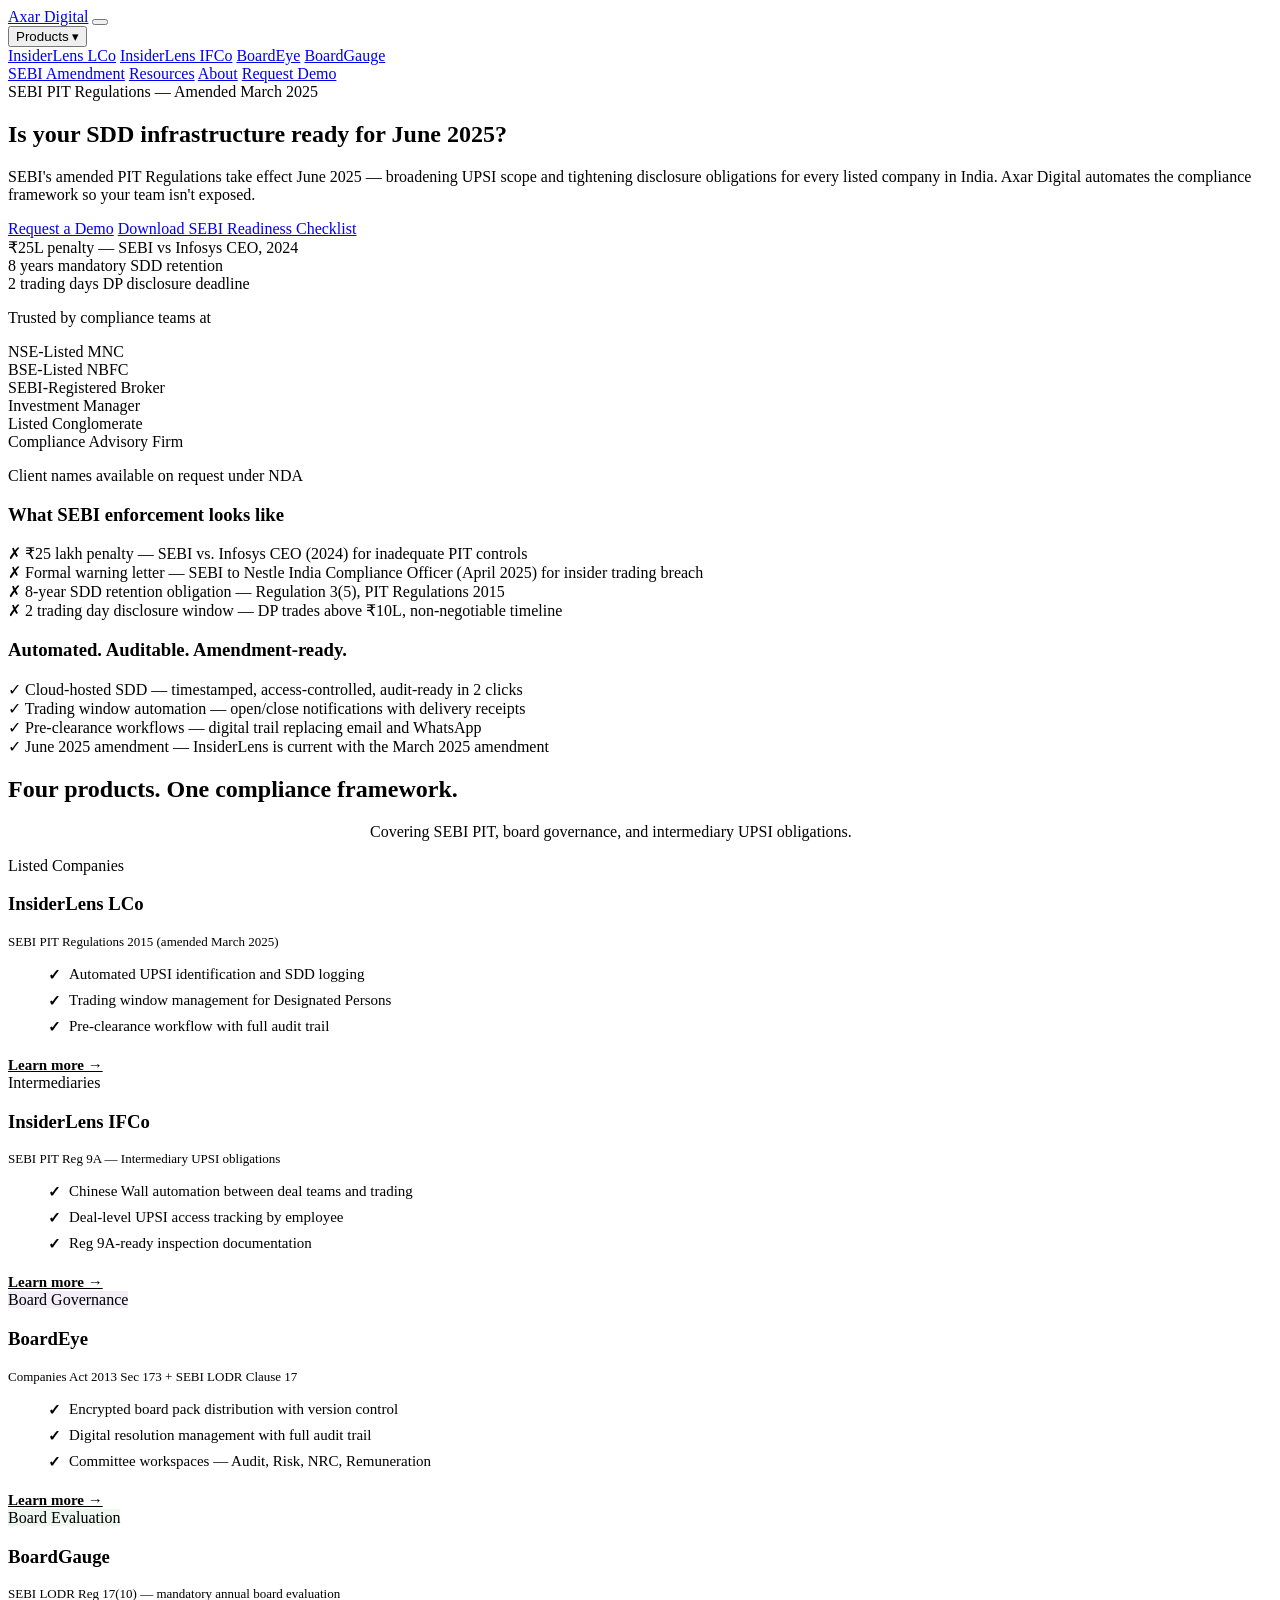
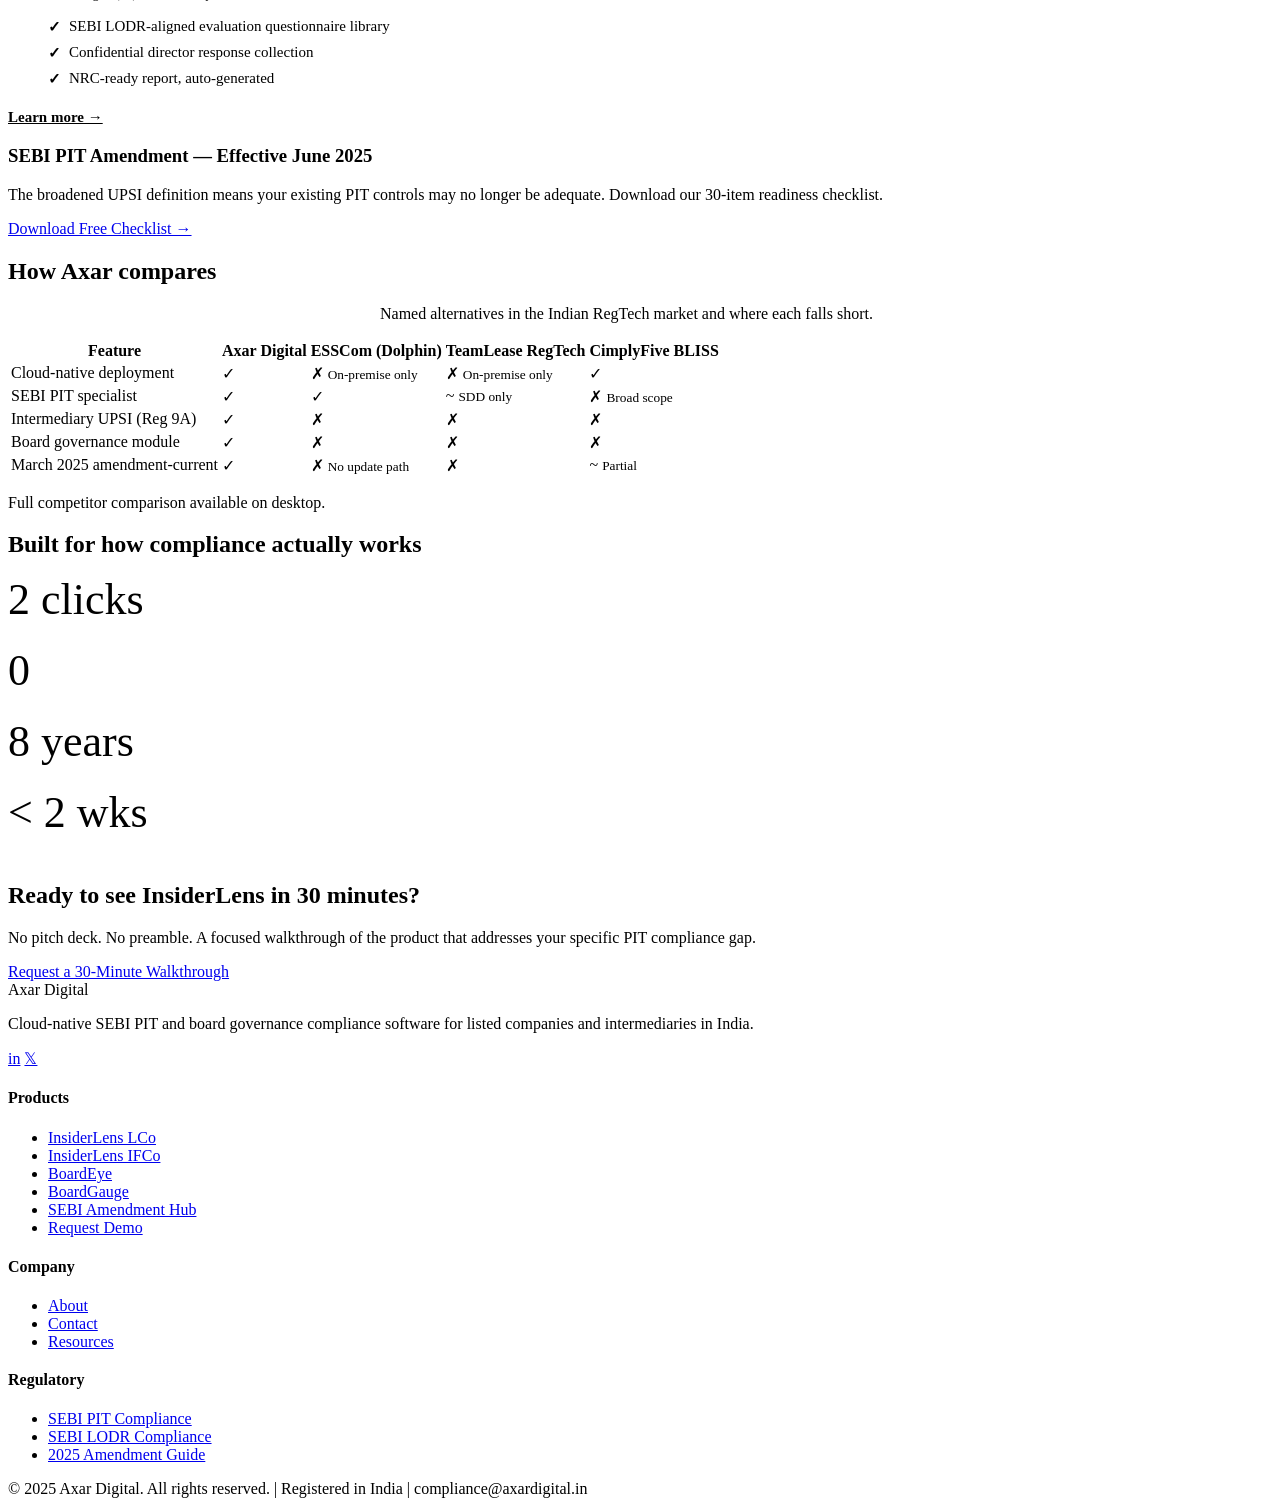
==== index.html @ fefb60ac "Add files via upload" ====
<!DOCTYPE html>
<html lang="en">
<head>
  <meta charset="UTF-8" />
  <meta name="viewport" content="width=device-width, initial-scale=1.0" />
  <title>Axar Digital — SEBI PIT Compliance Software for Listed Companies</title>
  <meta name="description" content="Cloud-native SEBI PIT compliance software. InsiderLens automates UPSI tracking, SDD records, and DP monitoring. Amendment-ready for June 2025." />
  <link rel="stylesheet" href="css/style.css" />
</head>
<body>

<!-- ── NAVIGATION ─────────────────────────────────────────── -->
<nav id="nav">
  <div class="container nav-inner">
    <a href="index.html" class="nav-logo">Axar Digital</a>
    <button class="hamburger" id="hamburger" aria-label="Toggle menu" aria-expanded="false">
      <span></span><span></span><span></span>
    </button>
    <div class="nav-links" id="nav-links">
      <div class="nav-item dropdown">
        <button class="nav-link dropdown-trigger" aria-expanded="false" aria-haspopup="true">Products ▾</button>
        <div class="dropdown-menu">
          <a href="products/insiderlens-lco.html" class="dropdown-item">InsiderLens LCo</a>
          <a href="products/insiderlens-ifco.html" class="dropdown-item">InsiderLens IFCo</a>
          <a href="products/boardeye.html" class="dropdown-item">BoardEye</a>
          <a href="products/boardgauge.html" class="dropdown-item">BoardGauge</a>
        </div>
      </div>
      <a href="sebi-pit-amendment-2025.html" class="nav-link">SEBI Amendment</a>
      <a href="#resources" class="nav-link">Resources</a>
      <a href="#about" class="nav-link">About</a>
      <a href="demo.html" class="btn btn-primary btn-sm">Request Demo</a>
    </div>
  </div>
</nav>
<div class="nav-spacer"></div>

<!-- ── HERO ───────────────────────────────────────────────── -->
<section class="hero">
  <div class="container">
    <div class="hero-inner">
      <span class="label">SEBI PIT Regulations — Amended March 2025</span>
      <h1>Is your SDD infrastructure ready for June 2025?</h1>
      <p>SEBI's amended PIT Regulations take effect June 2025 — broadening UPSI scope and tightening disclosure obligations for every listed company in India. Axar Digital automates the compliance framework so your team isn't exposed.</p>
      <div class="hero-btns">
        <a href="demo.html" class="btn btn-primary">Request a Demo</a>
        <a href="sebi-pit-amendment-2025.html" class="btn btn-outline-white">Download SEBI Readiness Checklist</a>
      </div>
      <div class="hero-stats">
        <div class="stat-pill"><span>₹25L</span> penalty — SEBI vs Infosys CEO, 2024</div>
        <div class="stat-pill"><span>8 years</span> mandatory SDD retention</div>
        <div class="stat-pill"><span>2 trading days</span> DP disclosure deadline</div>
      </div>
    </div>
  </div>
</section>

<!-- ── TRUST RAIL ─────────────────────────────────────────── -->
<section class="trust-rail">
  <div class="container">
    <p class="trust-label">Trusted by compliance teams at</p>
    <div class="trust-logos">
      <div class="logo-placeholder">NSE-Listed MNC</div>
      <div class="logo-placeholder">BSE-Listed NBFC</div>
      <div class="logo-placeholder">SEBI-Registered Broker</div>
      <div class="logo-placeholder">Investment Manager</div>
      <div class="logo-placeholder">Listed Conglomerate</div>
      <div class="logo-placeholder">Compliance Advisory Firm</div>
    </div>
    <p class="trust-note">Client names available on request under NDA</p>
  </div>
</section>

<!-- ── PROBLEM STATEMENT ──────────────────────────────────── -->
<section style="padding:0;">
  <div class="container" style="padding-top:0;padding-bottom:0;">
    <div class="grid-2" style="gap:0;">
      <div class="problem-col problem-col--bad">
        <h3>What SEBI enforcement looks like</h3>
        <div class="problem-item">
          <span class="problem-bullet-bad">✗</span>
          <span>₹25 lakh penalty — SEBI vs. Infosys CEO (2024) for inadequate PIT controls</span>
        </div>
        <div class="problem-item">
          <span class="problem-bullet-bad">✗</span>
          <span>Formal warning letter — SEBI to Nestle India Compliance Officer (April 2025) for insider trading breach</span>
        </div>
        <div class="problem-item">
          <span class="problem-bullet-bad">✗</span>
          <span>8-year SDD retention obligation — Regulation 3(5), PIT Regulations 2015</span>
        </div>
        <div class="problem-item">
          <span class="problem-bullet-bad">✗</span>
          <span>2 trading day disclosure window — DP trades above ₹10L, non-negotiable timeline</span>
        </div>
      </div>
      <div class="problem-col problem-col--good">
        <h3>Automated. Auditable. Amendment-ready.</h3>
        <div class="problem-item">
          <span class="problem-bullet-good">✓</span>
          <span>Cloud-hosted SDD — timestamped, access-controlled, audit-ready in 2 clicks</span>
        </div>
        <div class="problem-item">
          <span class="problem-bullet-good">✓</span>
          <span>Trading window automation — open/close notifications with delivery receipts</span>
        </div>
        <div class="problem-item">
          <span class="problem-bullet-good">✓</span>
          <span>Pre-clearance workflows — digital trail replacing email and WhatsApp</span>
        </div>
        <div class="problem-item">
          <span class="problem-bullet-good">✓</span>
          <span>June 2025 amendment — InsiderLens is current with the March 2025 amendment</span>
        </div>
      </div>
    </div>
  </div>
</section>

<!-- ── PRODUCT CARDS ──────────────────────────────────────── -->
<section class="section section--light">
  <div class="container">
    <div class="text-center mb-32">
      <h2>Four products. One compliance framework.</h2>
      <p class="mt-8" style="max-width:540px;margin-left:auto;margin-right:auto;">Covering SEBI PIT, board governance, and intermediary UPSI obligations.</p>
    </div>
    <div class="grid-2">

      <!-- InsiderLens LCo -->
      <div class="card card--accent-navy">
        <div class="flex-row mb-16">
          <span class="tag tag-amber">Listed Companies</span>
        </div>
        <h3>InsiderLens LCo</h3>
        <p style="font-size:0.8125rem;color:var(--grey);margin:4px 0 16px;">SEBI PIT Regulations 2015 (amended March 2025)</p>
        <ul style="display:flex;flex-direction:column;gap:8px;margin-bottom:20px;">
          <li style="display:flex;align-items:flex-start;gap:8px;font-size:0.9375rem;"><span style="color:var(--green);font-weight:700;flex-shrink:0;">✓</span>Automated UPSI identification and SDD logging</li>
          <li style="display:flex;align-items:flex-start;gap:8px;font-size:0.9375rem;"><span style="color:var(--green);font-weight:700;flex-shrink:0;">✓</span>Trading window management for Designated Persons</li>
          <li style="display:flex;align-items:flex-start;gap:8px;font-size:0.9375rem;"><span style="color:var(--green);font-weight:700;flex-shrink:0;">✓</span>Pre-clearance workflow with full audit trail</li>
        </ul>
        <a href="products/insiderlens-lco.html" style="color:var(--amber);font-weight:600;font-size:0.9375rem;">Learn more →</a>
      </div>

      <!-- InsiderLens IFCo -->
      <div class="card card--accent-teal">
        <div class="flex-row mb-16">
          <span class="tag tag-navy" style="border-color:var(--teal);color:var(--teal);">Intermediaries</span>
        </div>
        <h3>InsiderLens IFCo</h3>
        <p style="font-size:0.8125rem;color:var(--grey);margin:4px 0 16px;">SEBI PIT Reg 9A — Intermediary UPSI obligations</p>
        <ul style="display:flex;flex-direction:column;gap:8px;margin-bottom:20px;">
          <li style="display:flex;align-items:flex-start;gap:8px;font-size:0.9375rem;"><span style="color:var(--green);font-weight:700;flex-shrink:0;">✓</span>Chinese Wall automation between deal teams and trading</li>
          <li style="display:flex;align-items:flex-start;gap:8px;font-size:0.9375rem;"><span style="color:var(--green);font-weight:700;flex-shrink:0;">✓</span>Deal-level UPSI access tracking by employee</li>
          <li style="display:flex;align-items:flex-start;gap:8px;font-size:0.9375rem;"><span style="color:var(--green);font-weight:700;flex-shrink:0;">✓</span>Reg 9A-ready inspection documentation</li>
        </ul>
        <a href="products/insiderlens-ifco.html" style="color:var(--teal);font-weight:600;font-size:0.9375rem;">Learn more →</a>
      </div>

      <!-- BoardEye -->
      <div class="card card--accent-purple">
        <div class="flex-row mb-16">
          <span class="tag" style="background:#F3EEF8;color:var(--purple);border:1px solid var(--purple);">Board Governance</span>
        </div>
        <h3>BoardEye</h3>
        <p style="font-size:0.8125rem;color:var(--grey);margin:4px 0 16px;">Companies Act 2013 Sec 173 + SEBI LODR Clause 17</p>
        <ul style="display:flex;flex-direction:column;gap:8px;margin-bottom:20px;">
          <li style="display:flex;align-items:flex-start;gap:8px;font-size:0.9375rem;"><span style="color:var(--green);font-weight:700;flex-shrink:0;">✓</span>Encrypted board pack distribution with version control</li>
          <li style="display:flex;align-items:flex-start;gap:8px;font-size:0.9375rem;"><span style="color:var(--green);font-weight:700;flex-shrink:0;">✓</span>Digital resolution management with full audit trail</li>
          <li style="display:flex;align-items:flex-start;gap:8px;font-size:0.9375rem;"><span style="color:var(--green);font-weight:700;flex-shrink:0;">✓</span>Committee workspaces — Audit, Risk, NRC, Remuneration</li>
        </ul>
        <a href="products/boardeye.html" style="color:var(--purple);font-weight:600;font-size:0.9375rem;">Learn more →</a>
      </div>

      <!-- BoardGauge -->
      <div class="card card--accent-forest">
        <div class="flex-row mb-16">
          <span class="tag" style="background:#EEF6F0;color:var(--forest);border:1px solid var(--forest);">Board Evaluation</span>
        </div>
        <h3>BoardGauge</h3>
        <p style="font-size:0.8125rem;color:var(--grey);margin:4px 0 16px;">SEBI LODR Reg 17(10) — mandatory annual board evaluation</p>
        <ul style="display:flex;flex-direction:column;gap:8px;margin-bottom:20px;">
          <li style="display:flex;align-items:flex-start;gap:8px;font-size:0.9375rem;"><span style="color:var(--green);font-weight:700;flex-shrink:0;">✓</span>SEBI LODR-aligned evaluation questionnaire library</li>
          <li style="display:flex;align-items:flex-start;gap:8px;font-size:0.9375rem;"><span style="color:var(--green);font-weight:700;flex-shrink:0;">✓</span>Confidential director response collection</li>
          <li style="display:flex;align-items:flex-start;gap:8px;font-size:0.9375rem;"><span style="color:var(--green);font-weight:700;flex-shrink:0;">✓</span>NRC-ready report, auto-generated</li>
        </ul>
        <a href="products/boardgauge.html" style="color:var(--forest);font-weight:600;font-size:0.9375rem;">Learn more →</a>
      </div>

    </div>
  </div>
</section>

<!-- ── SEBI AMENDMENT BANNER ──────────────────────────────── -->
<section class="amendment-banner">
  <div class="container">
    <div class="banner-inner">
      <div class="banner-text">
        <h3>SEBI PIT Amendment — Effective June 2025</h3>
        <p>The broadened UPSI definition means your existing PIT controls may no longer be adequate. Download our 30-item readiness checklist.</p>
      </div>
      <a href="sebi-pit-amendment-2025.html" class="btn btn-outline-white" style="flex-shrink:0;">Download Free Checklist →</a>
    </div>
  </div>
</section>

<!-- ── COMPETITOR COMPARISON ──────────────────────────────── -->
<section class="section section--white">
  <div class="container">
    <div class="text-center mb-32">
      <h2>How Axar compares</h2>
      <p class="mt-8" style="max-width:520px;margin-left:auto;margin-right:auto;">Named alternatives in the Indian RegTech market and where each falls short.</p>
    </div>
    <div style="overflow-x:auto;">
      <table class="comparison-table">
        <thead>
          <tr>
            <th>Feature</th>
            <th>Axar Digital</th>
            <th class="mobile-hidden">ESSCom (Dolphin)</th>
            <th class="mobile-hidden">TeamLease RegTech</th>
            <th class="mobile-hidden">CimplyFive BLISS</th>
          </tr>
        </thead>
        <tbody>
          <tr>
            <td>Cloud-native deployment</td>
            <td><span class="check-badge badge-yes">✓</span></td>
            <td class="mobile-hidden"><span class="check-badge badge-no">✗</span> <small style="color:var(--grey);">On-premise only</small></td>
            <td class="mobile-hidden"><span class="check-badge badge-no">✗</span> <small style="color:var(--grey);">On-premise only</small></td>
            <td class="mobile-hidden"><span class="check-badge badge-yes">✓</span></td>
          </tr>
          <tr>
            <td>SEBI PIT specialist</td>
            <td><span class="check-badge badge-yes">✓</span></td>
            <td class="mobile-hidden"><span class="check-badge badge-yes">✓</span></td>
            <td class="mobile-hidden"><span class="check-badge badge-part" title="SDD only">~</span> <small style="color:var(--grey);">SDD only</small></td>
            <td class="mobile-hidden"><span class="check-badge badge-no">✗</span> <small style="color:var(--grey);">Broad scope</small></td>
          </tr>
          <tr>
            <td>Intermediary UPSI (Reg 9A)</td>
            <td><span class="check-badge badge-yes">✓</span></td>
            <td class="mobile-hidden"><span class="check-badge badge-no">✗</span></td>
            <td class="mobile-hidden"><span class="check-badge badge-no">✗</span></td>
            <td class="mobile-hidden"><span class="check-badge badge-no">✗</span></td>
          </tr>
          <tr>
            <td>Board governance module</td>
            <td><span class="check-badge badge-yes">✓</span></td>
            <td class="mobile-hidden"><span class="check-badge badge-no">✗</span></td>
            <td class="mobile-hidden"><span class="check-badge badge-no">✗</span></td>
            <td class="mobile-hidden"><span class="check-badge badge-no">✗</span></td>
          </tr>
          <tr>
            <td>March 2025 amendment-current</td>
            <td><span class="check-badge badge-yes">✓</span></td>
            <td class="mobile-hidden"><span class="check-badge badge-no">✗</span> <small style="color:var(--grey);">No update path</small></td>
            <td class="mobile-hidden"><span class="check-badge badge-no">✗</span></td>
            <td class="mobile-hidden"><span class="check-badge badge-part" title="Partial">~</span> <small style="color:var(--grey);">Partial</small></td>
          </tr>
        </tbody>
      </table>
    </div>
    <p class="comparison-table-note">Full competitor comparison available on desktop.</p>
  </div>
</section>

<!-- ── OUTCOMES / STATS ────────────────────────────────────── -->
<section class="section section--navy">
  <div class="container">
    <h2 class="text-center text-white mb-32">Built for how compliance actually works</h2>
    <div class="grid-4">
      <div class="card--navy-dark">
        <div style="font-family:'DM Serif Display',serif;font-size:2.75rem;color:var(--amber);line-height:1;margin-bottom:10px;">2 clicks</div>
        <p style="color:rgba(255,255,255,0.75);font-size:0.9rem;margin:0;">to produce an audit-ready SDD report</p>
      </div>
      <div class="card--navy-dark">
        <div style="font-family:'DM Serif Display',serif;font-size:2.75rem;color:var(--amber);line-height:1;margin-bottom:10px;">0</div>
        <p style="color:rgba(255,255,255,0.75);font-size:0.9rem;margin:0;">missed ₹10L disclosure deadlines with automated alerts</p>
      </div>
      <div class="card--navy-dark">
        <div style="font-family:'DM Serif Display',serif;font-size:2.75rem;color:var(--amber);line-height:1;margin-bottom:10px;">8 years</div>
        <p style="color:rgba(255,255,255,0.75);font-size:0.9rem;margin:0;">SDD retention, automated and tamper-evident</p>
      </div>
      <div class="card--navy-dark">
        <div style="font-family:'DM Serif Display',serif;font-size:2.75rem;color:var(--amber);line-height:1;margin-bottom:10px;">&lt; 2 wks</div>
        <p style="color:rgba(255,255,255,0.75);font-size:0.9rem;margin:0;">typical onboarding — no IT infrastructure required</p>
      </div>
    </div>
  </div>
</section>

<!-- ── FOOTER CTA ──────────────────────────────────────────── -->
<section class="footer-cta">
  <div class="container">
    <h2>Ready to see InsiderLens in 30 minutes?</h2>
    <p>No pitch deck. No preamble. A focused walkthrough of the product that addresses your specific PIT compliance gap.</p>
    <a href="demo.html" class="btn btn-white btn-lg">Request a 30-Minute Walkthrough</a>
  </div>
</section>

<!-- ── FOOTER ──────────────────────────────────────────────── -->
<footer class="footer" id="about">
  <div class="container footer-grid">
    <div class="footer-col">
      <div class="footer-logo">Axar Digital</div>
      <p class="footer-tagline">Cloud-native SEBI PIT and board governance compliance software for listed companies and intermediaries in India.</p>
      <div class="footer-social">
        <a href="#" aria-label="LinkedIn">in</a>
        <a href="#" aria-label="Twitter">𝕏</a>
      </div>
    </div>
    <div class="footer-col">
      <h4>Products</h4>
      <ul>
        <li><a href="products/insiderlens-lco.html">InsiderLens LCo</a></li>
        <li><a href="products/insiderlens-ifco.html">InsiderLens IFCo</a></li>
        <li><a href="products/boardeye.html">BoardEye</a></li>
        <li><a href="products/boardgauge.html">BoardGauge</a></li>
        <li><a href="sebi-pit-amendment-2025.html">SEBI Amendment Hub</a></li>
        <li><a href="demo.html">Request Demo</a></li>
      </ul>
    </div>
    <div class="footer-col" id="resources">
      <h4>Company</h4>
      <ul>
        <li><a href="#">About</a></li>
        <li><a href="#">Contact</a></li>
        <li><a href="#">Resources</a></li>
      </ul>
      <h4 style="margin-top:20px;">Regulatory</h4>
      <ul>
        <li><a href="products/insiderlens-lco.html">SEBI PIT Compliance</a></li>
        <li><a href="products/boardeye.html">SEBI LODR Compliance</a></li>
        <li><a href="sebi-pit-amendment-2025.html">2025 Amendment Guide</a></li>
      </ul>
    </div>
  </div>
  <div class="footer-bottom">
    <div class="container">© 2025 Axar Digital. All rights reserved. | Registered in India | compliance@axardigital.in</div>
  </div>
</footer>

<script src="js/main.js"></script>
</body>
</html>
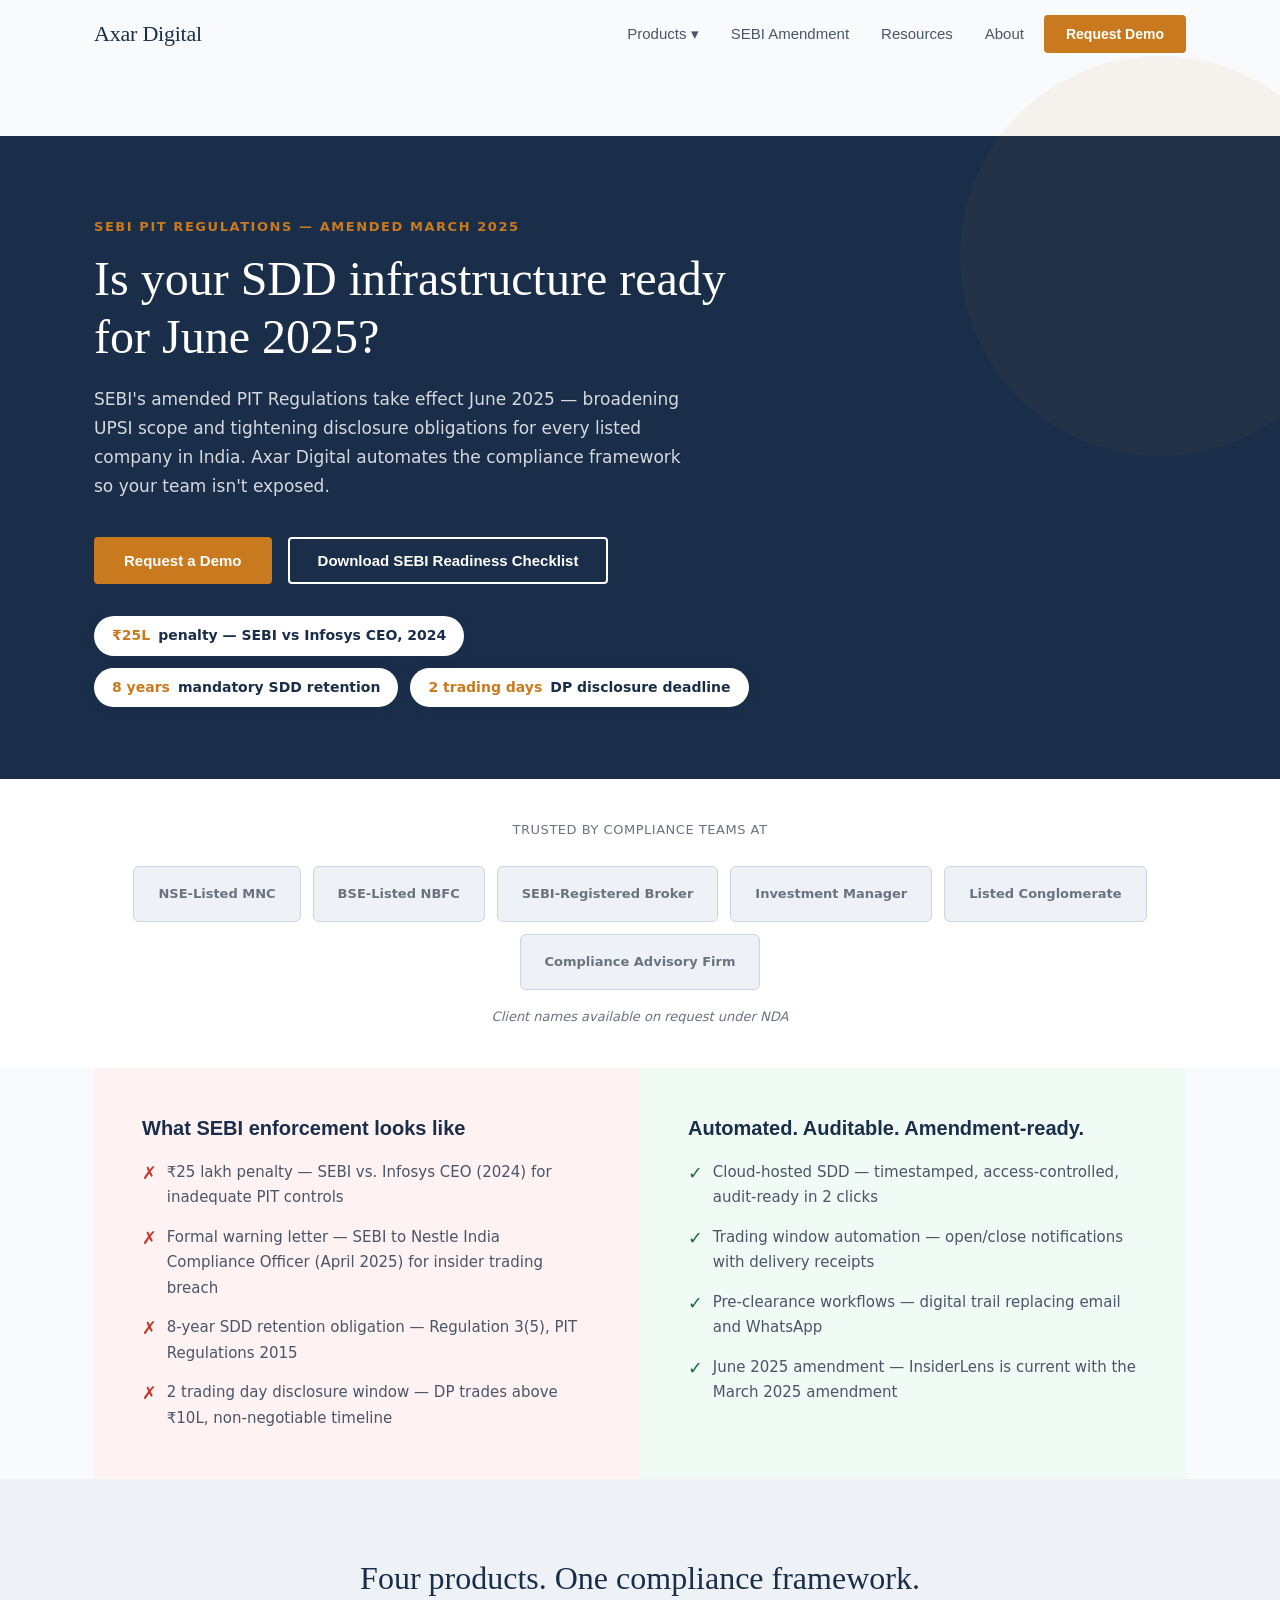
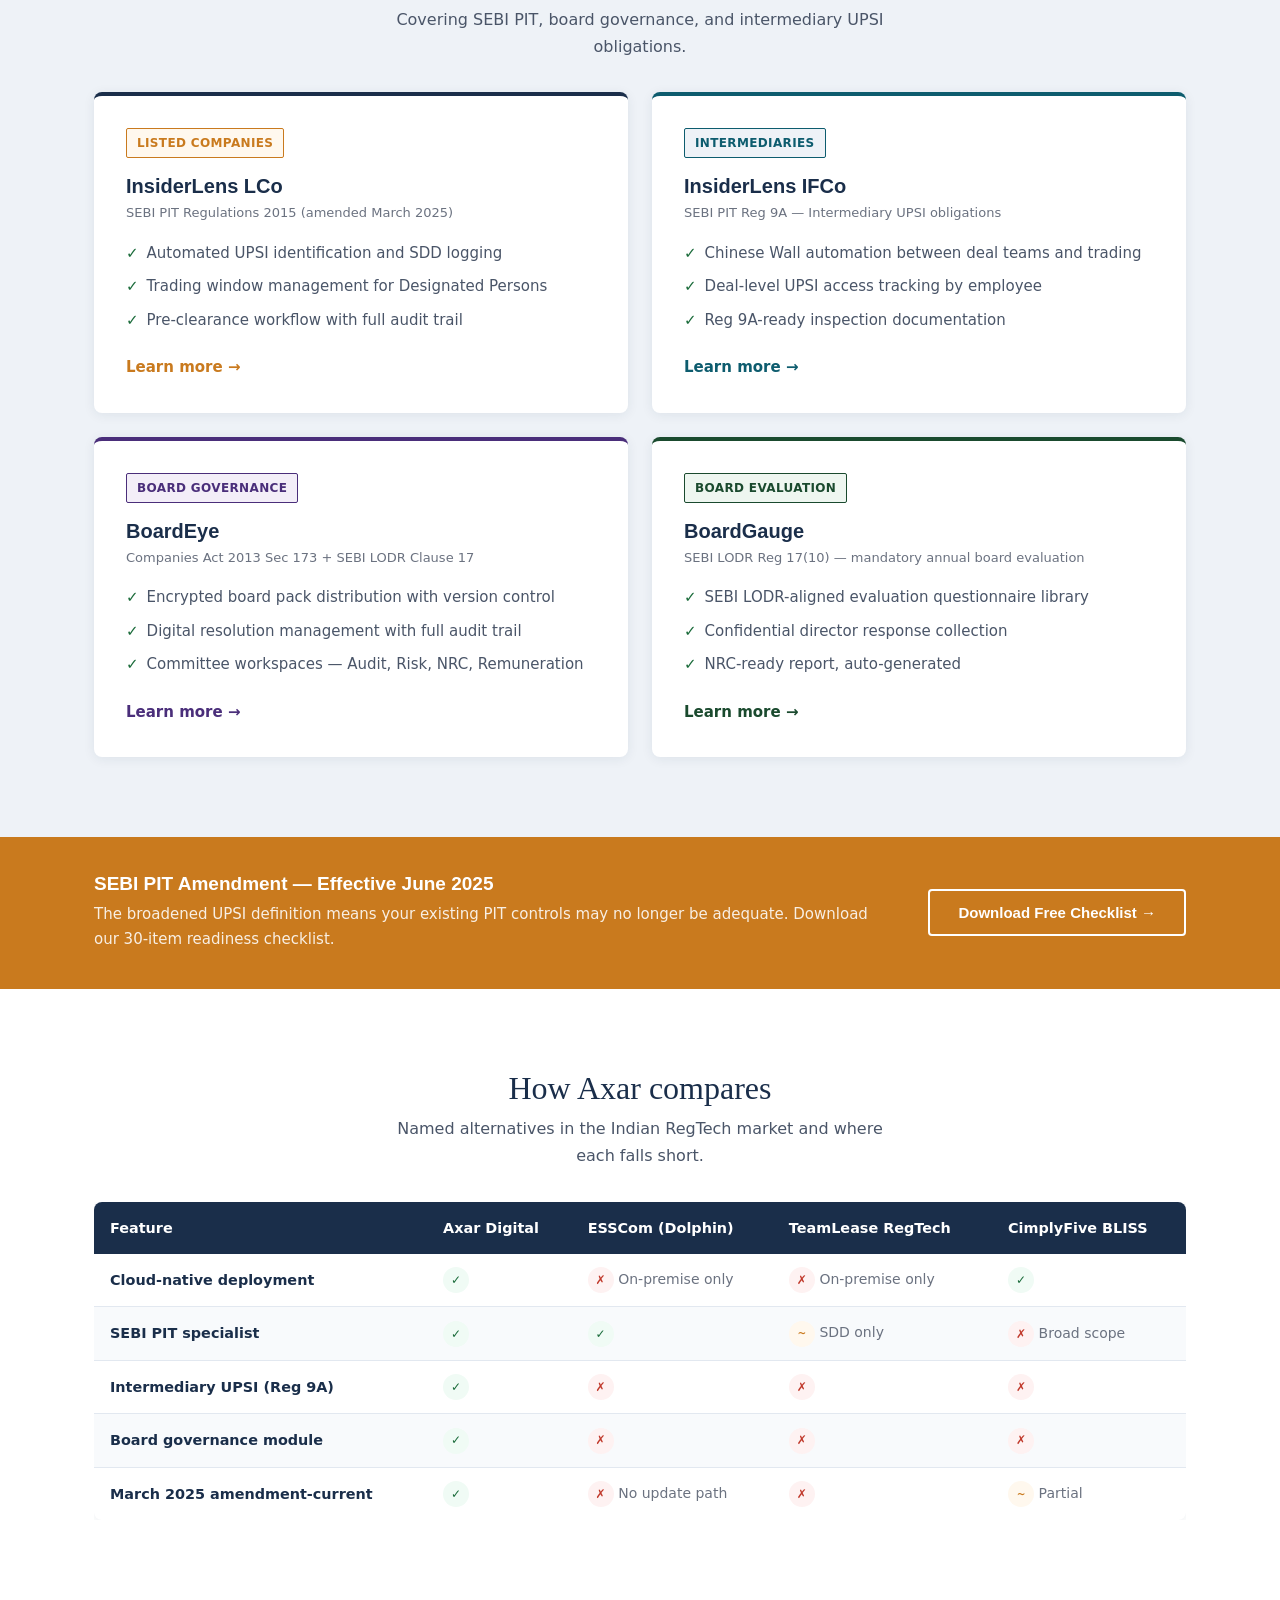
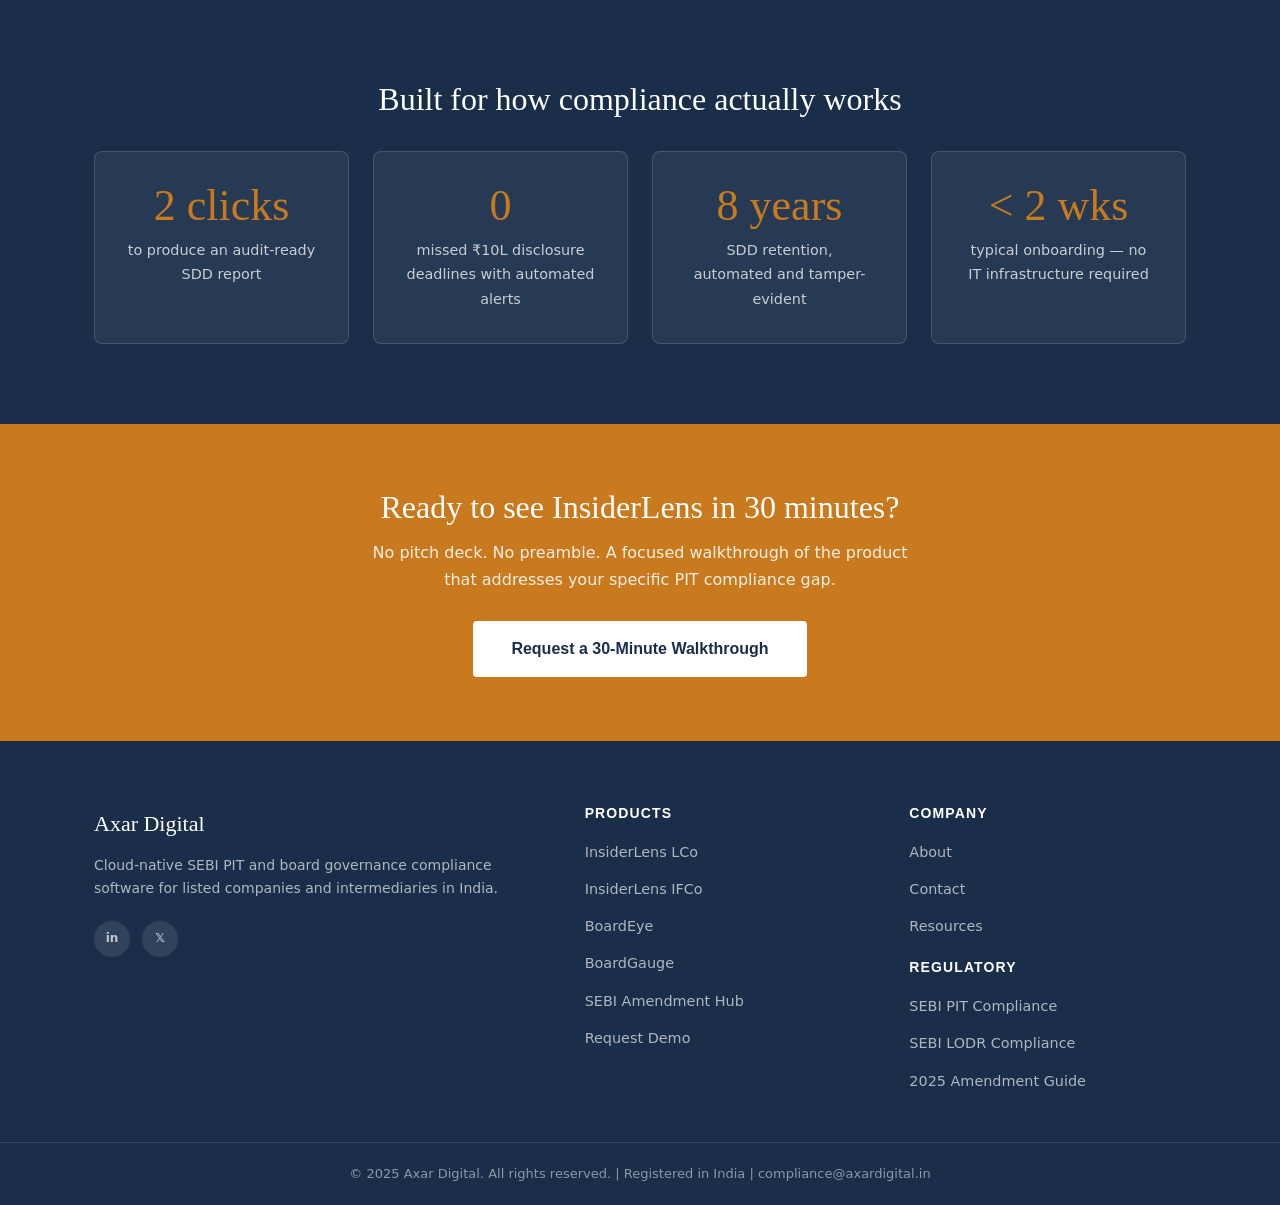
==== commit 712cfbb0: "Add favicon link to index.html" ====
--- a/index.html
+++ b/index.html
@@ -6,7 +6,8 @@
   <title>Axar Digital — SEBI PIT Compliance Software for Listed Companies</title>
   <meta name="description" content="Cloud-native SEBI PIT compliance software. InsiderLens automates UPSI tracking, SDD records, and DP monitoring. Amendment-ready for June 2025." />
   <link rel="stylesheet" href="css/style.css" />
-</head>
+  <link rel="icon" type="image/x-icon" href="favicon.ico" />
+  </head>
 <body>
 
 <!-- ── NAVIGATION ─────────────────────────────────────────── -->
--- a/css/style.css
+++ b/css/style.css
@@ -0,0 +1,577 @@
+/* ============================================================
+   AXAR DIGITAL — STYLESHEET
+   Design system: Navy / Amber / Slate
+   ============================================================ */
+
+/* 1. RESET
+   ============================================================ */
+*, *::before, *::after { box-sizing: border-box; margin: 0; padding: 0; }
+html { scroll-behavior: smooth; -webkit-text-size-adjust: 100%; }
+img, svg { display: block; max-width: 100%; }
+button { cursor: pointer; border: none; background: none; font-family: inherit; }
+a { text-decoration: none; color: inherit; }
+ul, ol { list-style: none; }
+input, select, textarea { font-family: inherit; }
+
+/* 2. CUSTOM PROPERTIES
+   ============================================================ */
+:root {
+  --navy:      #1A2E4A;
+  --amber:     #C97A1E;
+  --amber-dark:#A8651A;
+  --slate:     #4A5568;
+  --light:     #EEF2F7;
+  --off-white: #F8FAFC;
+  --white:     #FFFFFF;
+  --red:       #C0392B;
+  --green:     #1A6B3A;
+  --grey:      #6B7280;
+  --amber-bg:  #FFF8EE;
+  --red-bg:    #FEF2F2;
+  --green-bg:  #F0FBF5;
+  --teal:      #0D5C6E;
+  --purple:    #4A2E7A;
+  --forest:    #1A4A2E;
+
+  --shadow-card: 0 2px 12px rgba(26,46,74,0.08);
+  --shadow-nav:  0 2px 16px rgba(26,46,74,0.12);
+
+  --radius-card: 8px;
+  --radius-btn:  4px;
+  --radius-tag:  2px;
+
+  --section-py:   80px;
+  --container-w:  1140px;
+  --container-px: 24px;
+  --gap-card:     24px;
+}
+
+/* 3. BASE TYPOGRAPHY
+   ============================================================ */
+@import url('https://fonts.googleapis.com/css2?family=DM+Serif+Display&family=DM+Sans:wght@400;500;600;700&display=swap');
+
+html { font-size: 16px; }
+body {
+  font-family: 'DM Sans', system-ui, sans-serif;
+  font-size: 1rem;
+  line-height: 1.7;
+  color: var(--slate);
+  background: var(--off-white);
+  -webkit-font-smoothing: antialiased;
+}
+
+h1, h2, h3, h4 { line-height: 1.2; color: var(--navy); }
+h1 { font-family: 'DM Serif Display', Georgia, serif; font-size: clamp(2rem, 5vw, 3rem); font-weight: 400; }
+h2 { font-family: 'DM Serif Display', Georgia, serif; font-size: clamp(1.5rem, 3.5vw, 2rem); font-weight: 400; }
+h3 { font-family: 'DM Sans', sans-serif; font-size: 1.25rem; font-weight: 700; }
+h4 { font-family: 'DM Sans', sans-serif; font-size: 1rem; font-weight: 700; }
+p  { margin-bottom: 0.75rem; }
+p:last-child { margin-bottom: 0; }
+strong { font-weight: 700; color: var(--navy); }
+small, .text-sm { font-size: 0.875rem; color: var(--grey); }
+
+/* 4. LAYOUT UTILITIES
+   ============================================================ */
+.container {
+  max-width: var(--container-w);
+  margin-left: auto;
+  margin-right: auto;
+  padding-left: var(--container-px);
+  padding-right: var(--container-px);
+}
+
+.section { padding: var(--section-py) 0; }
+.section--light  { background: var(--light); }
+.section--navy   { background: var(--navy); }
+.section--white  { background: var(--white); }
+.section--amber  { background: var(--amber); }
+
+.grid-2  { display: grid; grid-template-columns: 1fr 1fr; gap: var(--gap-card); }
+.grid-3  { display: grid; grid-template-columns: repeat(3, 1fr); gap: var(--gap-card); }
+.grid-4  { display: grid; grid-template-columns: repeat(4, 1fr); gap: var(--gap-card); }
+.flex-row { display: flex; align-items: center; gap: 16px; }
+.flex-col { display: flex; flex-direction: column; gap: 16px; }
+.flex-center { display: flex; align-items: center; justify-content: center; }
+.text-center { text-align: center; }
+.text-white  { color: var(--white); }
+.text-amber  { color: var(--amber); }
+.text-navy   { color: var(--navy); }
+.text-grey   { color: var(--grey); }
+.mt-8  { margin-top: 8px; }
+.mt-16 { margin-top: 16px; }
+.mt-24 { margin-top: 24px; }
+.mt-32 { margin-top: 32px; }
+.mt-48 { margin-top: 48px; }
+.mb-8  { margin-bottom: 8px; }
+.mb-16 { margin-bottom: 16px; }
+.mb-24 { margin-bottom: 24px; }
+.mb-32 { margin-bottom: 32px; }
+.mb-48 { margin-bottom: 48px; }
+
+/* 5. COMPONENTS
+   ============================================================ */
+
+/* Buttons */
+.btn {
+  display: inline-flex; align-items: center; justify-content: center;
+  padding: 14px 28px; font-family: 'DM Sans', sans-serif;
+  font-size: 0.9375rem; font-weight: 600; border-radius: var(--radius-btn);
+  transition: background 0.2s, color 0.2s, border-color 0.2s;
+  white-space: nowrap; line-height: 1;
+}
+.btn-primary { background: var(--amber); color: var(--white); border: 2px solid var(--amber); }
+.btn-primary:hover { background: var(--amber-dark); border-color: var(--amber-dark); }
+.btn-secondary { background: transparent; color: var(--navy); border: 2px solid var(--navy); }
+.btn-secondary:hover { background: var(--navy); color: var(--white); }
+.btn-outline-white { background: transparent; color: var(--white); border: 2px solid var(--white); }
+.btn-outline-white:hover { background: var(--white); color: var(--navy); }
+.btn-white { background: var(--white); color: var(--navy); border: 2px solid var(--white); }
+.btn-white:hover { background: var(--off-white); }
+.btn-sm { padding: 10px 20px; font-size: 0.875rem; }
+.btn-lg { padding: 18px 36px; font-size: 1rem; }
+.btn-full { width: 100%; }
+
+/* Tags */
+.tag {
+  display: inline-block; padding: 4px 10px;
+  font-size: 0.75rem; font-weight: 600; letter-spacing: 0.03em;
+  border-radius: var(--radius-tag); text-transform: uppercase;
+}
+.tag-amber { background: var(--amber-bg); color: var(--amber); border: 1px solid var(--amber); }
+.tag-navy  { background: var(--light); color: var(--navy); border: 1px solid var(--navy); }
+.tag-red   { background: var(--red-bg); color: var(--red); }
+.tag-green { background: var(--green-bg); color: var(--green); }
+
+/* Label (small uppercase above headings) */
+.label {
+  display: block; font-size: 0.8125rem; font-weight: 600;
+  letter-spacing: 0.12em; text-transform: uppercase; color: var(--amber);
+  margin-bottom: 12px;
+}
+.label--white { color: rgba(255,255,255,0.7); }
+
+/* Cards */
+.card {
+  background: var(--white); border-radius: var(--radius-card);
+  box-shadow: var(--shadow-card); padding: 32px; overflow: hidden;
+  transition: box-shadow 0.2s;
+}
+.card:hover { box-shadow: 0 4px 24px rgba(26,46,74,0.13); }
+.card--accent-top { border-top: 4px solid var(--navy); }
+.card--accent-navy   { border-top: 4px solid var(--navy); }
+.card--accent-teal   { border-top: 4px solid var(--teal); }
+.card--accent-purple { border-top: 4px solid var(--purple); }
+.card--accent-forest { border-top: 4px solid var(--forest); }
+.card--accent-amber  { border-left: 4px solid var(--amber); border-radius: 0 var(--radius-card) var(--radius-card) 0; }
+.card--light { background: var(--light); box-shadow: none; }
+.card--navy-dark { background: rgba(255,255,255,0.06); border: 1px solid rgba(255,255,255,0.14); border-radius: var(--radius-card); padding: 32px; text-align: center; }
+
+/* Feature card */
+.feature-card {
+  background: var(--white); border-left: 4px solid var(--amber);
+  border-radius: 0 var(--radius-card) var(--radius-card) 0;
+  padding: 24px 24px 24px 28px; box-shadow: var(--shadow-card);
+}
+.feature-card h3 { font-size: 1rem; margin-bottom: 6px; }
+.feature-card p  { font-size: 0.9375rem; margin: 0; }
+
+/* Stat bar */
+.stat-bar {
+  background: var(--navy); padding: 32px 0;
+}
+.stat-bar .stat-item {
+  text-align: center; padding: 0 24px;
+  border-right: 1px solid rgba(255,255,255,0.15);
+}
+.stat-bar .stat-item:last-child { border-right: none; }
+.stat-bar .stat-num {
+  font-family: 'DM Serif Display', serif; font-size: 2rem;
+  color: var(--amber); display: block; line-height: 1;
+}
+.stat-bar .stat-label { color: rgba(255,255,255,0.75); font-size: 0.875rem; margin-top: 6px; }
+.stat-bar-grid { display: grid; grid-template-columns: repeat(3, 1fr); }
+
+/* Outcome rows */
+.outcome-list { display: flex; flex-direction: column; gap: 12px; }
+.outcome-item {
+  display: flex; align-items: flex-start; gap: 12px;
+  background: var(--green-bg); border-left: 4px solid var(--green);
+  padding: 14px 20px; border-radius: 0 var(--radius-card) var(--radius-card) 0;
+  font-size: 0.9375rem;
+}
+.outcome-icon {
+  flex-shrink: 0; width: 22px; height: 22px; background: var(--green);
+  border-radius: 50%; display: flex; align-items: center; justify-content: center;
+  color: white; font-size: 12px; font-weight: 700; margin-top: 1px;
+}
+
+/* Competitor callout band */
+.callout-band {
+  padding: 32px; border-radius: var(--radius-card); margin: 40px 0;
+}
+.callout-band--amber { background: var(--amber-bg); border-left: 4px solid var(--amber); }
+.callout-band--red   { background: var(--red-bg); border-left: 4px solid var(--red); }
+.callout-band--navy  { background: var(--light); border-left: 4px solid var(--navy); }
+.callout-band--teal  { background: #EEF7FA; border-left: 4px solid var(--teal); }
+.callout-band--purple { background: #F3EEF8; border-left: 4px solid var(--purple); }
+.callout-band--forest { background: #EEF6F0; border-left: 4px solid var(--forest); }
+.callout-band strong { color: var(--navy); }
+
+/* Comparison table */
+.comparison-table { width: 100%; border-collapse: collapse; border-radius: var(--radius-card); overflow: hidden; box-shadow: var(--shadow-card); }
+.comparison-table th {
+  background: var(--navy); color: var(--white); padding: 14px 16px;
+  font-size: 0.9rem; font-weight: 600; text-align: left;
+}
+.comparison-table td {
+  padding: 13px 16px; font-size: 0.9rem; border-bottom: 1px solid #E2E8F0;
+  vertical-align: middle;
+}
+.comparison-table tr:nth-child(even) td { background: #F8FAFC; }
+.comparison-table tr:last-child td { border-bottom: none; }
+.comparison-table td:first-child { font-weight: 600; color: var(--navy); }
+.check-yes   { color: var(--green); font-size: 1.1rem; font-weight: 700; }
+.check-no    { color: var(--red);   font-size: 1.1rem; font-weight: 700; }
+.check-part  { color: var(--amber); font-size: 0.85rem; font-weight: 600; }
+.check-badge {
+  display: inline-flex; align-items: center; justify-content: center;
+  width: 26px; height: 26px; border-radius: 50%;
+  font-size: 0.75rem; font-weight: 700;
+}
+.badge-yes    { background: var(--green-bg); color: var(--green); }
+.badge-no     { background: var(--red-bg);   color: var(--red); }
+.badge-part   { background: var(--amber-bg); color: var(--amber); font-size: 0.65rem; }
+
+/* Objections table */
+.obj-table { width: 100%; border-collapse: collapse; border-radius: var(--radius-card); overflow: hidden; box-shadow: var(--shadow-card); }
+.obj-table th { background: var(--navy); color: var(--white); padding: 14px 20px; font-size: 0.9rem; font-weight: 600; text-align: left; }
+.obj-table td { padding: 16px 20px; font-size: 0.9rem; border-bottom: 1px solid #E2E8F0; vertical-align: top; }
+.obj-table tr:last-child td { border-bottom: none; }
+.obj-table td:first-child { background: var(--red-bg); color: var(--red); font-weight: 600; width: 35%; }
+.obj-table td:last-child  { background: var(--green-bg); }
+
+/* FAQ Accordion */
+.faq-list { display: flex; flex-direction: column; gap: 8px; }
+.faq-item { border: 1px solid #E2E8F0; border-radius: var(--radius-card); overflow: hidden; }
+.faq-question {
+  width: 100%; padding: 16px 20px; text-align: left;
+  font-size: 0.9375rem; font-weight: 600; color: var(--navy);
+  background: var(--white); display: flex; justify-content: space-between; align-items: center;
+  transition: background 0.15s;
+}
+.faq-question:hover { background: var(--light); }
+.faq-question .faq-icon { transition: transform 0.25s; font-size: 1.2rem; color: var(--amber); flex-shrink: 0; }
+.faq-question[aria-expanded="true"] .faq-icon { transform: rotate(45deg); }
+.faq-answer { padding: 0 20px; max-height: 0; overflow: hidden; transition: max-height 0.3s ease, padding 0.3s; font-size: 0.9375rem; }
+.faq-answer.open { max-height: 200px; padding: 0 20px 16px; }
+
+/* Forms */
+.form-group { display: flex; flex-direction: column; gap: 6px; margin-bottom: 18px; }
+.form-label { font-size: 0.875rem; font-weight: 600; color: var(--navy); }
+.form-control {
+  padding: 12px 14px; border: 1.5px solid #CBD5E0; border-radius: var(--radius-btn);
+  font-size: 0.9375rem; color: var(--slate); background: var(--white);
+  transition: border-color 0.2s, box-shadow 0.2s; outline: none;
+}
+.form-control:focus { border-color: var(--amber); box-shadow: 0 0 0 3px rgba(201,122,30,0.12); }
+.form-control::placeholder { color: #A0AEC0; }
+select.form-control { appearance: none; background-image: url("data:image/svg+xml,%3Csvg xmlns='http://www.w3.org/2000/svg' width='12' height='8' viewBox='0 0 12 8'%3E%3Cpath fill='%236B7280' d='M1 1l5 5 5-5'/%3E%3C/svg%3E"); background-repeat: no-repeat; background-position: right 14px center; padding-right: 36px; }
+.checkbox-group { display: flex; flex-direction: column; gap: 8px; }
+.checkbox-item { display: flex; align-items: center; gap: 10px; font-size: 0.9375rem; cursor: pointer; }
+.checkbox-item input[type="checkbox"] { width: 16px; height: 16px; accent-color: var(--amber); }
+.form-note { font-size: 0.8125rem; color: var(--grey); font-style: italic; margin-top: 6px; }
+
+/* Reassurance number circles */
+.step-list { display: flex; flex-direction: column; gap: 16px; }
+.step-item { display: flex; align-items: flex-start; gap: 14px; }
+.step-num {
+  flex-shrink: 0; width: 32px; height: 32px; background: var(--amber);
+  border-radius: 50%; color: var(--white); font-weight: 700;
+  font-size: 0.875rem; display: flex; align-items: center; justify-content: center;
+}
+.step-text { font-size: 0.9375rem; padding-top: 5px; }
+
+/* Stat pills */
+.stat-pill {
+  display: inline-flex; align-items: center; gap: 8px;
+  background: var(--white); color: var(--navy);
+  padding: 8px 18px; border-radius: 999px; font-size: 0.875rem; font-weight: 600;
+  box-shadow: var(--shadow-card);
+}
+.stat-pill span { color: var(--amber); font-weight: 700; }
+
+/* Buyer+Problem two col */
+.bp-col {
+  padding: 32px; border-radius: 0 var(--radius-card) var(--radius-card) 0;
+}
+.bp-col--built { background: var(--light); border-left: 4px solid var(--navy); }
+.bp-col--risk  { background: var(--red-bg); border-left: 4px solid var(--red); }
+.bp-col .bp-label { font-size: 0.75rem; font-weight: 700; text-transform: uppercase; letter-spacing: 0.1em; margin-bottom: 10px; }
+.bp-col--built .bp-label { color: var(--navy); }
+.bp-col--risk  .bp-label { color: var(--red); }
+.bp-col p { font-size: 0.9375rem; }
+
+/* Amendment action card */
+.action-card {
+  background: var(--white); border-radius: var(--radius-card);
+  box-shadow: var(--shadow-card); padding: 28px;
+}
+.action-tag {
+  display: inline-block; background: var(--red-bg); color: var(--red);
+  font-size: 0.75rem; font-weight: 700; padding: 4px 10px;
+  border-radius: var(--radius-tag); margin-top: 12px;
+}
+.enforcement-card {
+  background: var(--white); border-left: 4px solid var(--red);
+  border-radius: 0 var(--radius-card) var(--radius-card) 0;
+  padding: 24px 28px; box-shadow: var(--shadow-card);
+}
+
+/* Logo placeholder boxes */
+.logo-placeholder {
+  background: var(--light); border: 1px solid #CBD5E0;
+  border-radius: 6px; padding: 16px 24px;
+  font-size: 0.8125rem; font-weight: 600; color: var(--grey);
+  text-align: center; white-space: nowrap;
+}
+
+/* Contact info block */
+.contact-block { display: flex; flex-direction: column; gap: 8px; margin-top: 8px; }
+.contact-item { display: flex; align-items: center; gap: 10px; font-size: 0.9375rem; }
+.contact-icon { font-size: 1rem; }
+
+/* 6. NAVIGATION
+   ============================================================ */
+.nav {
+  position: fixed; top: 0; left: 0; right: 0; z-index: 1000;
+  background: var(--white); border-bottom: 1px solid transparent;
+  transition: box-shadow 0.25s, border-color 0.25s;
+}
+.nav.scrolled {
+  box-shadow: var(--shadow-nav);
+  border-bottom-color: #E2E8F0;
+}
+.nav-inner {
+  display: flex; align-items: center; justify-content: space-between;
+  height: 68px;
+}
+.nav-logo {
+  font-family: 'DM Serif Display', Georgia, serif;
+  font-size: 1.375rem; color: var(--navy); font-weight: 400;
+  letter-spacing: -0.01em; flex-shrink: 0;
+}
+.nav-links {
+  display: flex; align-items: center; gap: 8px;
+}
+.nav-link {
+  font-size: 0.9375rem; color: var(--slate); padding: 8px 12px;
+  border-radius: var(--radius-btn); transition: color 0.15s, background 0.15s;
+  background: none; border: none; font-family: 'DM Sans', sans-serif;
+  font-weight: 500; cursor: pointer;
+}
+.nav-link:hover, .nav-link.active { color: var(--amber); }
+
+/* Dropdown */
+.nav-item { position: relative; }
+.dropdown-menu {
+  position: absolute; top: calc(100% + 8px); left: 0;
+  background: var(--white); border-radius: var(--radius-card);
+  box-shadow: 0 8px 32px rgba(26,46,74,0.14); min-width: 210px;
+  padding: 8px; opacity: 0; visibility: hidden;
+  transform: translateY(-8px); transition: opacity 0.2s, transform 0.2s, visibility 0.2s;
+  z-index: 9999;
+}
+.nav-item.open .dropdown-menu,
+.nav-item:hover .dropdown-menu { opacity: 1; visibility: visible; transform: translateY(0); }
+.dropdown-item {
+  display: block; padding: 10px 14px; font-size: 0.9rem;
+  color: var(--slate); border-radius: 6px; transition: background 0.15s, color 0.15s;
+}
+.dropdown-item:hover { background: var(--light); color: var(--amber); }
+
+/* Hamburger */
+.hamburger {
+  display: none; flex-direction: column; gap: 5px;
+  width: 32px; height: 32px; align-items: center; justify-content: center;
+}
+.hamburger span {
+  display: block; width: 22px; height: 2px; background: var(--navy);
+  border-radius: 2px; transition: transform 0.25s, opacity 0.25s;
+}
+.hamburger.open span:nth-child(1) { transform: translateY(7px) rotate(45deg); }
+.hamburger.open span:nth-child(2) { opacity: 0; }
+.hamburger.open span:nth-child(3) { transform: translateY(-7px) rotate(-45deg); }
+
+/* Nav spacer (push content below fixed nav) */
+.nav-spacer { height: 68px; }
+
+/* 7. HERO SECTIONS
+   ============================================================ */
+.hero {
+  background: var(--navy); padding: 80px 0 72px;
+  position: relative; overflow: visible;
+}
+.hero::before {
+  content: ''; position: absolute; top: -80px; right: -80px;
+  width: 400px; height: 400px; border-radius: 50%;
+  background: rgba(201,122,30,0.06); pointer-events: none;
+}
+.hero-inner { max-width: 680px; }
+.hero-inner--centre { max-width: 700px; margin: 0 auto; text-align: center; }
+.hero h1 { color: var(--white); margin-bottom: 20px; }
+.hero p  { color: rgba(255,255,255,0.82); font-size: 1.0625rem; margin-bottom: 36px; max-width: 600px; }
+.hero-inner--centre p { margin-left: auto; margin-right: auto; }
+.hero-btns { display: flex; gap: 16px; flex-wrap: wrap; }
+.hero-inner--centre .hero-btns { justify-content: center; }
+.hero-stats { display: flex; gap: 12px; flex-wrap: wrap; margin-top: 32px; }
+.hero-inner--centre .hero-stats { justify-content: center; }
+
+/* 8. TRUST RAIL
+   ============================================================ */
+.trust-rail { background: var(--white); padding: 40px 0; }
+.trust-label { text-align: center; font-size: 0.8125rem; color: var(--grey); margin-bottom: 24px; letter-spacing: 0.04em; text-transform: uppercase; }
+.trust-logos { display: flex; align-items: center; justify-content: center; flex-wrap: wrap; gap: 12px; }
+.trust-note  { text-align: center; font-size: 0.8125rem; color: var(--grey); font-style: italic; margin-top: 16px; }
+
+/* 9. PROBLEM STATEMENT
+   ============================================================ */
+.problem-section { padding: 0; }
+.problem-col { padding: 48px; }
+.problem-col--bad  { background: var(--red-bg); }
+.problem-col--good { background: var(--green-bg); }
+.problem-col h3 { margin-bottom: 20px; }
+.problem-item {
+  display: flex; align-items: flex-start; gap: 10px;
+  margin-bottom: 14px; font-size: 0.9375rem;
+}
+.problem-item:last-child { margin-bottom: 0; }
+.problem-bullet-bad  { color: var(--red);   font-weight: 700; font-size: 1.1rem; line-height: 1.5; }
+.problem-bullet-good { color: var(--green); font-weight: 700; font-size: 1.1rem; line-height: 1.5; }
+
+/* 10. AMENDMENT BANNER
+   ============================================================ */
+.amendment-banner {
+  background: var(--amber); padding: 36px 0;
+}
+.banner-inner {
+  display: flex; align-items: center; justify-content: space-between; gap: 32px;
+}
+.banner-text h3 { color: var(--white); font-size: 1.1875rem; margin-bottom: 6px; }
+.banner-text p  { color: rgba(255,255,255,0.88); margin: 0; font-size: 0.9375rem; }
+
+/* 11. FOOTER CTA BAND
+   ============================================================ */
+.footer-cta {
+  background: var(--amber); padding: 64px 0; text-align: center;
+}
+.footer-cta h2 { color: var(--white); margin-bottom: 12px; }
+.footer-cta p  { color: rgba(255,255,255,0.88); max-width: 560px; margin: 0 auto 28px; font-size: 1rem; }
+
+/* 12. FOOTER
+   ============================================================ */
+.footer { background: var(--navy); padding: 64px 0 0; }
+.footer-grid { display: grid; grid-template-columns: 1.6fr 1fr 1fr; gap: 48px; padding-bottom: 48px; }
+.footer-logo { font-family: 'DM Serif Display', serif; font-size: 1.375rem; color: var(--white); margin-bottom: 12px; }
+.footer-tagline { color: rgba(255,255,255,0.65); font-size: 0.875rem; line-height: 1.65; margin-bottom: 20px; }
+.footer-social { display: flex; gap: 12px; }
+.footer-social a {
+  width: 36px; height: 36px; background: rgba(255,255,255,0.1);
+  border-radius: 50%; display: flex; align-items: center; justify-content: center;
+  color: rgba(255,255,255,0.7); font-size: 0.75rem; font-weight: 700;
+  transition: background 0.15s, color 0.15s;
+}
+.footer-social a:hover { background: var(--amber); color: var(--white); }
+.footer-col h4 { color: var(--white); font-size: 0.875rem; font-weight: 700; text-transform: uppercase; letter-spacing: 0.08em; margin-bottom: 16px; }
+.footer-col ul { display: flex; flex-direction: column; gap: 10px; }
+.footer-col ul li a { color: rgba(255,255,255,0.65); font-size: 0.9rem; transition: color 0.15s; }
+.footer-col ul li a:hover { color: var(--amber); }
+.footer-bottom {
+  border-top: 1px solid rgba(255,255,255,0.1); padding: 20px 0;
+  font-size: 0.8125rem; color: rgba(255,255,255,0.5); text-align: center;
+}
+
+/* 13. DEMO PAGE
+   ============================================================ */
+.demo-hero {
+  background: var(--navy); padding: 56px 0 48px; text-align: center;
+}
+.demo-hero h1 { color: var(--white); }
+.demo-hero p  { color: rgba(255,255,255,0.8); max-width: 580px; margin: 12px auto 0; font-size: 1rem; }
+.demo-layout { display: grid; grid-template-columns: 1.2fr 1fr; gap: 48px; align-items: start; padding: 56px 0; }
+.demo-form-card { background: var(--white); border-radius: var(--radius-card); box-shadow: var(--shadow-card); padding: 40px; }
+.demo-form-card h2 { font-size: 1.375rem; margin-bottom: 24px; }
+.demo-aside { display: flex; flex-direction: column; gap: 32px; }
+.demo-aside-card { background: var(--white); border-radius: var(--radius-card); box-shadow: var(--shadow-card); padding: 28px; }
+.demo-aside-card h3 { margin-bottom: 16px; }
+
+/* 14. AMENDMENT HUB
+   ============================================================ */
+.checklist-download {
+  background: var(--light); border-radius: var(--radius-card); padding: 40px;
+  box-shadow: var(--shadow-card);
+}
+.checklist-download h2 { margin-bottom: 10px; }
+.checklist-download .form-row { display: grid; grid-template-columns: 1fr 1fr; gap: 16px; }
+
+/* 15. RESPONSIVE
+   ============================================================ */
+@media (max-width: 1024px) {
+  :root { --section-py: 64px; }
+  .grid-4 { grid-template-columns: repeat(2, 1fr); }
+  .footer-grid { grid-template-columns: 1fr 1fr; }
+  .footer-grid .footer-col:first-child { grid-column: 1 / -1; }
+}
+
+@media (max-width: 768px) {
+  :root { --section-py: 48px; }
+  h1 { font-size: 1.875rem; }
+  h2 { font-size: 1.5rem; }
+
+  /* Nav mobile */
+  .hamburger { display: flex; }
+  .nav-links {
+    display: none; flex-direction: column; align-items: stretch;
+    position: absolute; top: 68px; left: 0; right: 0;
+    background: var(--white); box-shadow: var(--shadow-nav);
+    padding: 16px; gap: 4px; border-top: 1px solid #E2E8F0;
+  }
+  .nav-links.open { display: flex; }
+  .nav-link { padding: 12px 16px; }
+  .dropdown-menu {
+    position: static; opacity: 1; visibility: visible;
+    transform: none; box-shadow: none; background: var(--light);
+    margin: 4px 0; padding: 4px 8px;
+  }
+  .nav-item .dropdown-menu { display: none; }
+  .nav-item.open .dropdown-menu { display: block; }
+
+  .grid-2, .grid-3, .grid-4 { grid-template-columns: 1fr; }
+  .problem-col { padding: 32px 24px; }
+  .banner-inner { flex-direction: column; text-align: center; }
+  .hero-btns { flex-direction: column; }
+  .stat-bar-grid { grid-template-columns: 1fr; }
+  .stat-bar .stat-item { border-right: none; border-bottom: 1px solid rgba(255,255,255,0.15); padding: 16px; }
+  .stat-bar .stat-item:last-child { border-bottom: none; }
+  .footer-grid { grid-template-columns: 1fr; gap: 32px; }
+  .demo-layout { grid-template-columns: 1fr; }
+  .checklist-download .form-row { grid-template-columns: 1fr; }
+  .comparison-table thead th:not(:first-child):not(:nth-child(2)) { display: none; }
+  .comparison-table tbody td:not(:first-child):not(:nth-child(2)) { display: none; }
+  .comparison-table-note { display: block; }
+  .bp-col { border-radius: 0; }
+}
+
+@media (max-width: 480px) {
+  .hero { padding: 56px 0 48px; }
+  .card { padding: 24px; }
+  .feature-card { padding: 20px 20px 20px 22px; }
+  .hero-stats { gap: 8px; }
+  .stat-pill { font-size: 0.8rem; padding: 7px 14px; }
+  .demo-form-card { padding: 24px; }
+  .obj-table td:first-child { width: 40%; }
+}
+
+/* Utility */
+.comparison-table-note { display: none; font-size: 0.8125rem; color: var(--grey); font-style: italic; margin-top: 8px; }
+.mobile-hidden { }
+@media (max-width: 768px) { .mobile-hidden { display: none; } }
